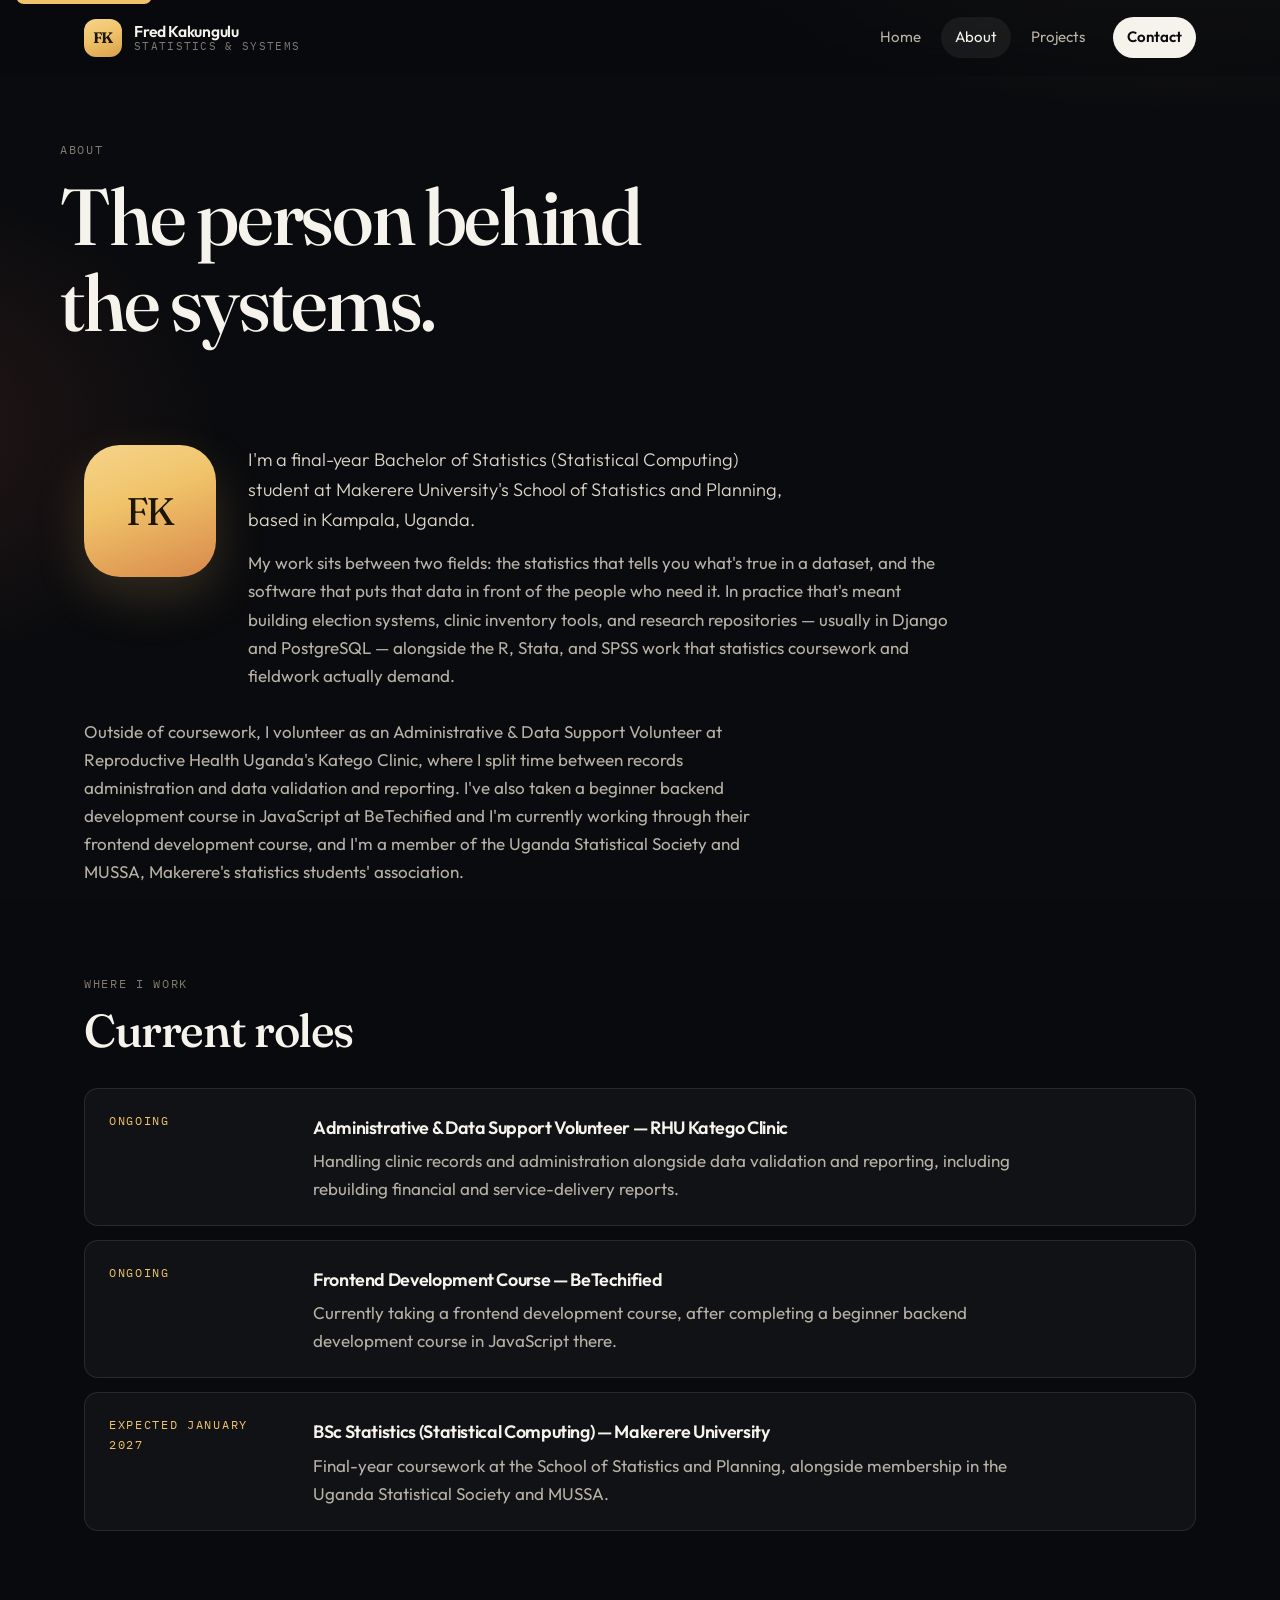
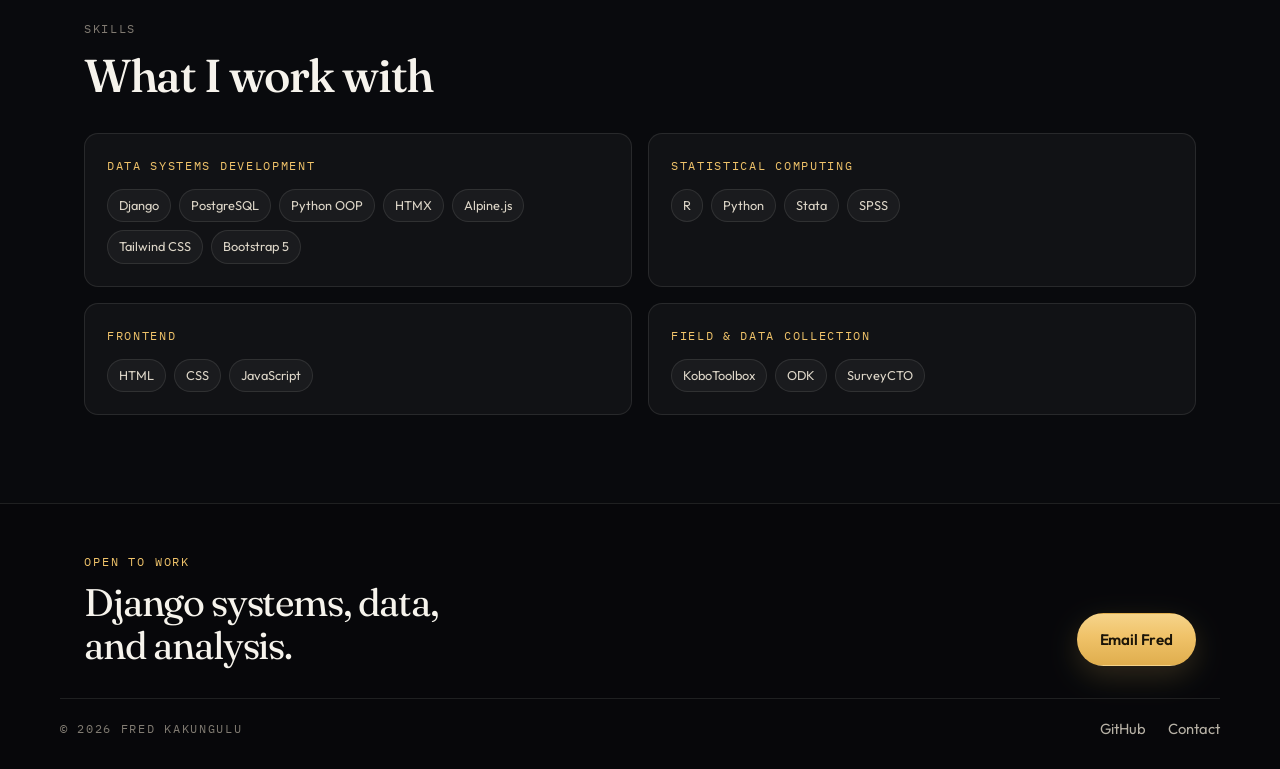
==== about.html @ c9cd0641 "Add initial website structure and functionality - Create index.html for the homepage with a hero sec" ====
<!DOCTYPE html>
<html lang="en">
<head>
  <meta charset="UTF-8">
  <meta name="viewport" content="width=device-width, initial-scale=1.0">
  <title>About — Fred Kakungulu</title>
  <meta name="description" content="Statistics student at Makerere University, volunteer data support at RHU Katego Clinic, currently studying frontend development at BeTechified.">
  <meta name="theme-color" content="#090a0d">
  <link rel="icon" href="data:image/svg+xml,%3Csvg xmlns='http://www.w3.org/2000/svg' viewBox='0 0 100 100'%3E%3Crect width='100' height='100' rx='22' fill='%23f0c36a'/%3E%3Ctext x='50' y='64' font-family='Georgia' font-size='42' font-weight='600' fill='%231c1508' text-anchor='middle'%3EFK%3C/text%3E%3C/svg%3E">
  <link rel="stylesheet" href="css/style.css">
</head>
<body>

  <a class="skip-link" href="#main">Skip to content</a>

  <header class="site-header">
    <div class="container nav">
      <a href="index.html" class="logo">
        <span class="logo-mark">FK</span>
        <span class="logo-text">
          <strong>Fred Kakungulu</strong>
          <span>Statistics &amp; systems</span>
        </span>
      </a>
      <button class="nav-toggle" aria-label="Toggle menu" aria-expanded="false">
        <span></span><span></span><span></span>
      </button>
      <nav class="nav-links">
        <a href="index.html">Home</a>
        <a href="about.html">About</a>
        <a href="projects.html">Projects</a>
        <a href="contact.html" class="nav-cta">Contact</a>
      </nav>
    </div>
  </header>

  <main id="main">

    <div class="page-header container">
      <span class="mono">About</span>
      <h1>The person behind the systems.</h1>
    </div>

    <section class="section">
      <div class="container">
        <div class="avatar-block">
          <div class="avatar">
            <!-- Swap this initials block for an <img src="assets/photo.jpg" alt="Fred Kakungulu"> when you have a headshot -->
            FK
          </div>
          <div>
            <p class="lead">I'm a final-year Bachelor of Statistics (Statistical Computing) student at Makerere University's School of Statistics and Planning, based in Kampala, Uganda.</p>
            <p>My work sits between two fields: the statistics that tells you what's true in a dataset, and the software that puts that data in front of the people who need it. In practice that's meant building election systems, clinic inventory tools, and research repositories — usually in Django and PostgreSQL — alongside the R, Stata, and SPSS work that statistics coursework and fieldwork actually demand.</p>
          </div>
        </div>

        <p>Outside of coursework, I volunteer as an Administrative &amp; Data Support Volunteer at Reproductive Health Uganda's Katego Clinic, where I split time between records administration and data validation and reporting. I've also taken a beginner backend development course in JavaScript at BeTechified and I'm currently working through their frontend development course, and I'm a member of the Uganda Statistical Society and MUSSA, Makerere's statistics students' association.</p>
      </div>
    </section>

    <section class="section" style="padding-top: 0;">
      <div class="container">
        <div class="section-head">
          <div>
            <span class="mono">Where I work</span>
            <h2>Current roles</h2>
          </div>
        </div>
        <div class="timeline">
          <article class="timeline-item">
            <span class="mono">Ongoing</span>
            <div>
              <h3>Administrative &amp; Data Support Volunteer — RHU Katego Clinic</h3>
              <p>Handling clinic records and administration alongside data validation and reporting, including rebuilding financial and service-delivery reports.</p>
            </div>
          </article>
          <article class="timeline-item">
            <span class="mono">Ongoing</span>
            <div>
              <h3>Frontend Development Course — BeTechified</h3>
              <p>Currently taking a frontend development course, after completing a beginner backend development course in JavaScript there.</p>
            </div>
          </article>
          <article class="timeline-item">
            <span class="mono">Expected January 2027</span>
            <div>
              <h3>BSc Statistics (Statistical Computing) — Makerere University</h3>
              <p>Final-year coursework at the School of Statistics and Planning, alongside membership in the Uganda Statistical Society and MUSSA.</p>
            </div>
          </article>
        </div>
      </div>
    </section>

    <section class="section" style="padding-top: 0;">
      <div class="container">
        <div class="section-head">
          <div>
            <span class="mono">Skills</span>
            <h2>What I work with</h2>
          </div>
        </div>
        <div class="skill-groups">
          <div class="skill-group">
            <span class="mono">Data systems development</span>
            <div class="tag-row">
              <span class="tag">Django</span>
              <span class="tag">PostgreSQL</span>
              <span class="tag">Python OOP</span>
              <span class="tag">HTMX</span>
              <span class="tag">Alpine.js</span>
              <span class="tag">Tailwind CSS</span>
              <span class="tag">Bootstrap 5</span>
            </div>
          </div>
          <div class="skill-group">
            <span class="mono">Statistical computing</span>
            <div class="tag-row">
              <span class="tag">R</span>
              <span class="tag">Python</span>
              <span class="tag">Stata</span>
              <span class="tag">SPSS</span>
            </div>
          </div>
          <div class="skill-group">
            <span class="mono">Frontend</span>
            <div class="tag-row">
              <span class="tag">HTML</span>
              <span class="tag">CSS</span>
              <span class="tag">JavaScript</span>
            </div>
          </div>
          <div class="skill-group">
            <span class="mono">Field &amp; data collection</span>
            <div class="tag-row">
              <span class="tag">KoboToolbox</span>
              <span class="tag">ODK</span>
              <span class="tag">SurveyCTO</span>
            </div>
          </div>
        </div>
      </div>
    </section>

  </main>

  <footer class="site-footer">
    <div class="container footer-top">
      <div>
        <p class="footer-kicker">Open to work</p>
        <p class="footer-title">Django systems, data, and analysis.</p>
      </div>
      <a href="mailto:fredkakungulu@outlook.com" class="btn btn-primary">Email Fred</a>
    </div>
    <div class="container footer-row">
      <span class="mono">© <span id="year"></span> Fred Kakungulu</span>
      <div class="footer-links">
        <a href="https://github.com/FredKakungulu" target="_blank" rel="noopener">GitHub</a>
        <a href="contact.html">Contact</a>
      </div>
    </div>
  </footer>

  <script src="js/main.js"></script>
</body>
</html>
---- css/style.css ----
@import url('https://fonts.googleapis.com/css2?family=Fraunces:ital,opsz,wght@0,9..144,520;0,9..144,640;1,9..144,520&family=IBM+Plex+Mono:wght@400;500&family=Outfit:wght@300;400;500;600;700&display=swap');

/* ============================================
   TOKENS
   ============================================ */
:root {
  --bg: #090a0d;
  --bg-elev: rgba(255, 252, 246, 0.035);
  --bg-elev-solid: #14161c;
  --ink: #f6f3ec;
  --muted: #b7b1a6;
  --faint: #817b72;
  --line: rgba(246, 243, 236, 0.1);
  --line-strong: rgba(246, 243, 236, 0.18);
  --gold: #f0c36a;
  --gold-deep: #c9922e;
  --ink-on-gold: #1c1508;
  --coral: #ff7a59;
  --mint: #8ee0c2;
  --shadow: 0 30px 80px rgba(0, 0, 0, 0.45);
  --radius: 22px;
  --radius-sm: 14px;
  --header-h: 76px;

  --font-sans: 'Outfit', -apple-system, BlinkMacSystemFont, 'Segoe UI', sans-serif;
  --font-serif: 'Fraunces', Georgia, 'Times New Roman', serif;
  --font-mono: 'IBM Plex Mono', 'SF Mono', Consolas, monospace;

  --max-width: 1160px;
  --gutter: 24px;
}

/* ============================================
   RESET
   ============================================ */
*, *::before, *::after { box-sizing: border-box; }
html { scroll-behavior: smooth; color-scheme: dark; }
body, h1, h2, h3, h4, p, figure, blockquote, dl, dd, ul, ol { margin: 0; }
ul, ol { padding: 0; list-style: none; }
img { max-width: 100%; display: block; }
a { color: inherit; text-decoration: none; }
button { font: inherit; color: inherit; background: none; border: none; cursor: pointer; }

/* ============================================
   BASE
   ============================================ */
body {
  min-height: 100vh;
  display: flex;
  flex-direction: column;
  background:
    radial-gradient(980px 520px at 92% -8%, rgba(240, 195, 106, 0.16), transparent 58%),
    radial-gradient(720px 480px at -12% 18%, rgba(255, 122, 89, 0.12), transparent 52%),
    radial-gradient(640px 420px at 50% 110%, rgba(142, 224, 194, 0.06), transparent 50%),
    var(--bg);
  color: var(--ink);
  font-family: var(--font-sans);
  font-size: 17px;
  font-weight: 400;
  line-height: 1.65;
  -webkit-font-smoothing: antialiased;
}

body::before {
  content: '';
  pointer-events: none;
  position: fixed;
  inset: 0;
  opacity: 0.18;
  background-image: url("data:image/svg+xml,%3Csvg xmlns='http://www.w3.org/2000/svg' width='180' height='180'%3E%3Cfilter id='n'%3E%3CfeTurbulence type='fractalNoise' baseFrequency='.85' numOctaves='2' stitchTiles='stitch'/%3E%3C/filter%3E%3Crect width='180' height='180' filter='url(%23n)' opacity='.55'/%3E%3C/svg%3E");
  mix-blend-mode: overlay;
  z-index: 0;
}

main { flex: 1; position: relative; z-index: 1; }
.site-header, .site-footer { position: relative; z-index: 2; }
.site-header { z-index: 50; }

.container {
  max-width: var(--max-width);
  margin: 0 auto;
  padding: 0 var(--gutter);
}

h1, h2, h3, h4 {
  font-family: var(--font-serif);
  font-weight: 520;
  letter-spacing: -0.03em;
  line-height: 1.08;
  color: var(--ink);
}

h1 { font-size: clamp(2.8rem, 6.2vw, 5.15rem); }
h2 { font-size: clamp(2rem, 3.6vw, 3rem); }
h3 { font-size: 1.35rem; font-family: var(--font-sans); font-weight: 600; letter-spacing: -0.02em; line-height: 1.25; }

p { color: var(--muted); max-width: 64ch; }
p.lead { font-size: 1.14rem; color: #ddd6c8; max-width: 46ch; font-weight: 300; }

.mono {
  font-family: var(--font-mono);
  font-size: 0.75rem;
  letter-spacing: 0.14em;
  text-transform: uppercase;
  color: var(--faint);
}

em.accent {
  font-style: italic;
  font-weight: 520;
  color: var(--gold);
}

::selection { background: var(--gold); color: var(--ink-on-gold); }

:focus-visible {
  outline: 2px solid var(--gold);
  outline-offset: 3px;
  border-radius: 4px;
}

.skip-link {
  position: absolute;
  left: 16px;
  top: -40px;
  background: var(--gold);
  color: var(--ink-on-gold);
  padding: 8px 12px;
  border-radius: 8px;
  z-index: 80;
}
.skip-link:focus { top: 12px; }

/* ============================================
   BUTTONS
   ============================================ */
.btn {
  display: inline-flex;
  align-items: center;
  gap: 10px;
  padding: 13px 22px;
  border-radius: 999px;
  font-weight: 600;
  font-size: 0.95rem;
  letter-spacing: -0.01em;
  border: 1px solid transparent;
  transition: transform 0.2s ease, background-color 0.2s ease, border-color 0.2s ease, color 0.2s ease, box-shadow 0.2s ease;
}
.btn svg { width: 16px; height: 16px; }
.btn:hover { transform: translateY(-2px); }
.btn:active { transform: translateY(0); }

.btn-primary {
  background: linear-gradient(180deg, #f6d48a, var(--gold) 42%, #e0ae4e);
  color: var(--ink-on-gold);
  box-shadow: 0 10px 30px rgba(240, 195, 106, 0.18);
}
.btn-primary:hover { box-shadow: 0 16px 36px rgba(240, 195, 106, 0.28); }

.btn-ghost {
  background: rgba(255, 252, 246, 0.03);
  border-color: var(--line-strong);
  color: var(--ink);
  backdrop-filter: blur(8px);
}
.btn-ghost:hover { border-color: var(--gold); color: var(--gold); }

.btn-row { display: flex; gap: 12px; flex-wrap: wrap; }

a.inline-link {
  color: var(--gold);
  border-bottom: 1px solid rgba(240, 195, 106, 0.45);
  padding-bottom: 1px;
}
a.inline-link:hover { color: #fff; border-color: var(--gold); }

/* ============================================
   NAV
   ============================================ */
.site-header {
  position: sticky;
  top: 0;
  height: var(--header-h);
  background: rgba(9, 10, 13, 0.55);
  backdrop-filter: blur(18px);
  border-bottom: 1px solid transparent;
  transition: background-color 0.25s ease, border-color 0.25s ease;
}
.site-header.is-scrolled {
  background: rgba(9, 10, 13, 0.86);
  border-bottom-color: var(--line);
}

.nav {
  height: 100%;
  display: flex;
  align-items: center;
  justify-content: space-between;
}

.logo {
  display: flex;
  align-items: center;
  gap: 12px;
  min-width: 0;
}
.logo-mark {
  width: 38px;
  height: 38px;
  border-radius: 12px;
  display: grid;
  place-items: center;
  background: linear-gradient(160deg, #f6d48a, var(--gold) 45%, #d7a04a);
  color: var(--ink-on-gold);
  font-family: var(--font-serif);
  font-weight: 640;
  font-size: 0.95rem;
  letter-spacing: -0.04em;
  flex-shrink: 0;
}
.logo-text {
  display: flex;
  flex-direction: column;
  line-height: 1.15;
}
.logo-text strong {
  font-weight: 600;
  font-size: 0.98rem;
  letter-spacing: -0.02em;
}
.logo-text span {
  font-family: var(--font-mono);
  font-size: 0.68rem;
  letter-spacing: 0.12em;
  text-transform: uppercase;
  color: var(--faint);
}

.nav-links {
  display: flex;
  align-items: center;
  gap: 6px;
}
.nav-links a {
  position: relative;
  font-size: 0.94rem;
  color: var(--muted);
  padding: 8px 14px;
  border-radius: 999px;
  transition: color 0.15s ease, background-color 0.15s ease;
}
.nav-links a:hover { color: var(--ink); }
.nav-links a.active {
  color: var(--ink);
  background: rgba(246, 243, 236, 0.06);
}
.nav-links a.nav-cta {
  margin-left: 8px;
  background: var(--ink);
  color: var(--bg);
  font-weight: 600;
}
.nav-links a.nav-cta:hover { background: var(--gold); color: var(--ink-on-gold); }
.nav-links a.nav-cta.active { background: var(--gold); color: var(--ink-on-gold); }

.nav-toggle {
  display: none;
  width: 42px;
  height: 42px;
  border-radius: 12px;
  border: 1px solid var(--line-strong);
  position: relative;
}
.nav-toggle span {
  position: absolute;
  left: 12px;
  right: 12px;
  height: 1.5px;
  background: var(--ink);
  transition: transform 0.2s ease, opacity 0.2s ease;
}
.nav-toggle span:nth-child(1) { top: 15px; }
.nav-toggle span:nth-child(2) { top: 20px; }
.nav-toggle span:nth-child(3) { top: 25px; }
.nav-toggle.is-open span:nth-child(1) { transform: translateY(5px) rotate(45deg); }
.nav-toggle.is-open span:nth-child(2) { opacity: 0; }
.nav-toggle.is-open span:nth-child(3) { transform: translateY(-5px) rotate(-45deg); }

@media (max-width: 760px) {
  .logo-text span { display: none; }
  .nav-toggle { display: block; }
  .nav-links {
    position: absolute;
    top: calc(100% + 8px);
    left: 12px;
    right: 12px;
    z-index: 60;
    background: #1a1c24;
    border: 1px solid rgba(246, 243, 236, 0.16);
    border-radius: 18px;
    box-shadow: 0 24px 60px rgba(0, 0, 0, 0.65);
    flex-direction: column;
    align-items: stretch;
    gap: 4px;
    padding: 10px;
    transform: translateY(-8px);
    opacity: 0;
    pointer-events: none;
    transition: transform 0.18s ease, opacity 0.18s ease;
  }
  .nav-links a { color: var(--ink); }
  .nav-links.is-open {
    transform: translateY(0);
    opacity: 1;
    pointer-events: auto;
  }
  .nav-links a { padding: 12px 14px; }
  .nav-links a.nav-cta { margin-left: 0; text-align: center; }
}

/* ============================================
   HERO
   ============================================ */
.hero {
  position: relative;
  padding: 56px 0 28px;
}
.hero-grid {
  display: grid;
  grid-template-columns: 1.15fr 0.85fr;
  gap: 56px;
  align-items: center;
}
.eyebrow {
  display: inline-flex;
  align-items: center;
  gap: 8px;
  margin-bottom: 22px;
  padding: 6px 12px 6px 8px;
  border-radius: 999px;
  border: 1px solid var(--line-strong);
  background: rgba(255, 252, 246, 0.03);
  font-family: var(--font-mono);
  font-size: 0.72rem;
  letter-spacing: 0.14em;
  text-transform: uppercase;
  color: var(--muted);
}
.eyebrow .dot {
  width: 8px;
  height: 8px;
  border-radius: 50%;
  background: var(--mint);
  box-shadow: 0 0 0 4px rgba(142, 224, 194, 0.15);
}
.hero h1 { margin-bottom: 22px; max-width: 11ch; }
.hero p.lead { margin-bottom: 32px; }

.hero-panel {
  position: relative;
  border-radius: 28px;
  padding: 22px;
  background:
    linear-gradient(180deg, rgba(255, 252, 246, 0.06), rgba(255, 252, 246, 0.02));
  border: 1px solid var(--line-strong);
  box-shadow: var(--shadow);
  overflow: hidden;
}
.hero-panel::before {
  content: '';
  position: absolute;
  width: 220px;
  height: 220px;
  right: -60px;
  top: -80px;
  background: radial-gradient(circle, rgba(240, 195, 106, 0.28), transparent 68%);
  pointer-events: none;
}
.panel-top {
  display: flex;
  justify-content: space-between;
  align-items: center;
  margin-bottom: 18px;
  position: relative;
}
.live-pill {
  display: inline-flex;
  align-items: center;
  gap: 8px;
  font-family: var(--font-mono);
  font-size: 0.68rem;
  letter-spacing: 0.12em;
  text-transform: uppercase;
  color: var(--mint);
}
.live-pill i {
  width: 7px;
  height: 7px;
  border-radius: 50%;
  background: var(--mint);
  display: block;
}
.panel-meta {
  font-family: var(--font-mono);
  font-size: 0.68rem;
  letter-spacing: 0.12em;
  text-transform: uppercase;
  color: var(--faint);
}
.panel-facts {
  display: grid;
  grid-template-columns: 1fr 1fr;
  gap: 10px;
  position: relative;
}
.fact {
  padding: 12px 14px;
  border-radius: 14px;
  background: rgba(255, 252, 246, 0.03);
  border: 1px solid var(--line);
}
.fact strong {
  display: block;
  font-size: 0.92rem;
  font-weight: 600;
  letter-spacing: -0.02em;
}
.fact span {
  display: block;
  margin-top: 2px;
  font-size: 0.78rem;
  color: var(--faint);
}

@media (max-width: 900px) {
  .hero { padding-top: 36px; }
  .hero-grid { grid-template-columns: 1fr; gap: 36px; }
  .hero h1 { max-width: 14ch; }
  .hero-panel { max-width: 520px; }
}

/* ============================================
   MARQUEE
   ============================================ */
.marquee {
  margin-top: 56px;
  border-block: 1px solid var(--line);
  overflow: hidden;
  padding: 16px 0;
  mask-image: linear-gradient(90deg, transparent, #000 8%, #000 92%, transparent);
}
.marquee-track {
  display: flex;
  width: max-content;
  animation: marquee 36s linear infinite;
}
.marquee-track ul {
  display: flex;
  align-items: center;
  gap: 28px;
  padding-right: 28px;
}
.marquee-track li {
  display: flex;
  align-items: center;
  gap: 28px;
  font-family: var(--font-mono);
  font-size: 0.78rem;
  letter-spacing: 0.16em;
  text-transform: uppercase;
  color: var(--muted);
  white-space: nowrap;
}
.marquee-track li::after {
  content: '';
  width: 6px;
  height: 6px;
  border-radius: 50%;
  background: var(--gold);
  opacity: 0.8;
}
@keyframes marquee {
  to { transform: translateX(-50%); }
}

/* ============================================
   STATS
   ============================================ */
.stats { padding: 28px 0 8px; }
.stats-grid {
  display: grid;
  grid-template-columns: repeat(4, 1fr);
  gap: 14px;
}
.stat {
  padding: 22px 20px 20px;
  border-radius: var(--radius-sm);
  background: var(--bg-elev);
  border: 1px solid var(--line);
}
.stat-num {
  font-family: var(--font-serif);
  font-size: clamp(2rem, 3.4vw, 2.7rem);
  font-weight: 520;
  letter-spacing: -0.04em;
  color: var(--gold);
  line-height: 1;
}
.stat-label {
  margin-top: 10px;
  font-size: 0.88rem;
  color: var(--muted);
  max-width: 18ch;
}

@media (max-width: 800px) {
  .stats-grid { grid-template-columns: 1fr 1fr; }
}

/* ============================================
   SECTIONS
   ============================================ */
.section { padding: 88px 0; }
.section-head {
  display: flex;
  justify-content: space-between;
  align-items: flex-end;
  gap: 24px;
  margin-bottom: 32px;
}
.section-head .mono { display: block; margin-bottom: 12px; }
.section-head h2 { max-width: 16ch; }
.section-head p { max-width: 32ch; text-align: right; }

@media (max-width: 720px) {
  .section { padding: 64px 0; }
  .section-head { flex-direction: column; align-items: flex-start; }
  .section-head p { text-align: left; }
}

.grid-3 {
  display: grid;
  grid-template-columns: repeat(3, 1fr);
  gap: 16px;
}
.panel {
  position: relative;
  padding: 28px 26px 26px;
  border-radius: var(--radius);
  background: linear-gradient(180deg, rgba(255, 252, 246, 0.045), rgba(255, 252, 246, 0.02));
  border: 1px solid var(--line);
  min-height: 240px;
  overflow: hidden;
  transition: transform 0.25s ease, border-color 0.25s ease, background-color 0.25s ease;
}
.panel:hover {
  transform: translateY(-4px);
  border-color: rgba(240, 195, 106, 0.45);
}
.panel .index {
  font-family: var(--font-serif);
  font-size: 2.4rem;
  color: rgba(240, 195, 106, 0.85);
  letter-spacing: -0.04em;
  display: block;
  margin-bottom: 28px;
}
.panel h3 { margin-bottom: 10px; }
.panel p { font-size: 0.98rem; }

@media (max-width: 860px) {
  .grid-3 { grid-template-columns: 1fr; }
  .panel { min-height: 0; }
}

/* ============================================
   PROJECTS
   ============================================ */
.project-list {
  display: flex;
  flex-direction: column;
  gap: 16px;
}
.project-card {
  display: grid;
  grid-template-columns: 92px 1fr;
  gap: 12px;
  padding: 28px 28px 24px;
  border-radius: var(--radius);
  background: var(--bg-elev);
  border: 1px solid var(--line);
  transition: transform 0.25s ease, border-color 0.25s ease, background-color 0.25s ease;
}
.project-card:hover {
  transform: translateY(-3px);
  border-color: rgba(240, 195, 106, 0.4);
  background: rgba(255, 252, 246, 0.05);
}
.project-index {
  font-family: var(--font-serif);
  font-size: 2rem;
  color: rgba(246, 243, 236, 0.28);
  letter-spacing: -0.04em;
  line-height: 1;
}
.project-title-row {
  display: flex;
  align-items: center;
  gap: 12px;
  flex-wrap: wrap;
  margin-bottom: 10px;
}
.project-title-row h3 { font-size: 1.35rem; }
.project-desc { margin-bottom: 16px; font-size: 1rem; }

.status {
  font-family: var(--font-mono);
  font-size: 0.68rem;
  letter-spacing: 0.12em;
  text-transform: uppercase;
  padding: 5px 10px;
  border-radius: 999px;
  border: 1px solid;
  white-space: nowrap;
}
.status-live { color: var(--mint); border-color: rgba(142, 224, 194, 0.4); background: rgba(142, 224, 194, 0.08); }
.status-progress { color: var(--gold); border-color: rgba(240, 195, 106, 0.4); background: rgba(240, 195, 106, 0.08); }
.status-academic { color: var(--muted); border-color: var(--line-strong); background: rgba(255, 252, 246, 0.03); }

.tag-row { display: flex; flex-wrap: wrap; gap: 8px; }
.tag {
  font-size: 0.8rem;
  color: #ddd6c8;
  background: rgba(255, 252, 246, 0.04);
  border: 1px solid var(--line);
  border-radius: 999px;
  padding: 5px 11px;
}
.project-links { margin-top: 16px; }
.project-links a {
  display: inline-flex;
  align-items: center;
  gap: 6px;
  color: var(--gold);
  font-weight: 600;
  font-size: 0.92rem;
}
.project-links a:hover { color: #fff; }
.see-more { margin-top: 22px; }

@media (max-width: 700px) {
  .project-card { grid-template-columns: 1fr; padding: 22px; }
}

/* ============================================
   PAGE HEADER
   ============================================ */
.page-header { padding: 64px 0 12px; }
.page-header .mono { display: block; margin-bottom: 14px; }
.page-header h1 { max-width: 12ch; }
.page-header p { margin-top: 18px; font-size: 1.08rem; }

/* ============================================
   ABOUT
   ============================================ */
.avatar-block {
  display: grid;
  grid-template-columns: auto 1fr;
  gap: 32px;
  align-items: start;
  margin-bottom: 28px;
}
.avatar {
  width: 132px;
  height: 132px;
  border-radius: 36px;
  display: grid;
  place-items: center;
  font-family: var(--font-serif);
  font-size: 2.4rem;
  letter-spacing: -0.04em;
  color: var(--ink-on-gold);
  background:
    linear-gradient(160deg, #f6d48a, var(--gold) 40%, #d8894a);
  box-shadow: 0 20px 50px rgba(240, 195, 106, 0.18);
  overflow: hidden;
}
.avatar img { width: 100%; height: 100%; object-fit: cover; }
.avatar-block .lead { margin-bottom: 14px; }

.timeline { display: flex; flex-direction: column; gap: 14px; }
.timeline-item {
  display: grid;
  grid-template-columns: 180px 1fr;
  gap: 24px;
  padding: 22px 24px;
  border-radius: var(--radius-sm);
  border: 1px solid var(--line);
  background: var(--bg-elev);
}
.timeline-item h3 { margin: 6px 0 8px; font-size: 1.12rem; }
.timeline-item .mono { color: var(--gold); }

.skill-groups {
  display: grid;
  grid-template-columns: 1fr 1fr;
  gap: 16px;
}
.skill-group {
  padding: 22px;
  border-radius: var(--radius-sm);
  border: 1px solid var(--line);
  background: var(--bg-elev);
}
.skill-group .mono { display: block; margin-bottom: 14px; color: var(--gold); }

@media (max-width: 760px) {
  .avatar-block, .timeline-item, .skill-groups { grid-template-columns: 1fr; }
}

/* ============================================
   CONTACT
   ============================================ */
.contact-grid {
  display: grid;
  grid-template-columns: 0.9fr 1.1fr;
  gap: 28px;
  align-items: start;
}
.contact-intro {
  padding: 8px 8px 8px 0;
}
.contact-lead { margin-bottom: 28px; }
.contact-list { display: flex; flex-direction: column; gap: 12px; }
.contact-row {
  display: flex;
  justify-content: space-between;
  align-items: center;
  gap: 16px;
  padding: 18px 20px;
  border-radius: var(--radius-sm);
  border: 1px solid var(--line);
  background: var(--bg-elev);
}
.contact-row-label {
  font-family: var(--font-mono);
  font-size: 0.68rem;
  letter-spacing: 0.14em;
  text-transform: uppercase;
  color: var(--faint);
  margin-bottom: 4px;
}
.contact-row .mono {
  letter-spacing: 0;
  text-transform: none;
  font-size: 0.95rem;
  color: var(--ink);
}
.copy-btn {
  font-size: 0.82rem;
  font-weight: 600;
  color: var(--ink-on-gold);
  background: var(--gold);
  padding: 8px 14px;
  border-radius: 999px;
  flex-shrink: 0;
  transition: transform 0.15s ease, background-color 0.15s ease;
}
.copy-btn:hover { background: #f6d48a; transform: translateY(-1px); }

@media (max-width: 800px) {
  .contact-grid { grid-template-columns: 1fr; }
  .contact-row { align-items: flex-start; flex-direction: column; }
}

/* ============================================
   FOOTER
   ============================================ */
.site-footer {
  margin-top: auto;
  border-top: 1px solid var(--line);
  background: rgba(0, 0, 0, 0.22);
}
.footer-top {
  display: flex;
  justify-content: space-between;
  align-items: flex-end;
  gap: 24px;
  padding-top: 48px;
  padding-bottom: 32px;
}
.footer-kicker {
  font-family: var(--font-mono);
  font-size: 0.72rem;
  letter-spacing: 0.16em;
  text-transform: uppercase;
  color: var(--gold);
  margin-bottom: 10px;
}
.footer-title {
  font-family: var(--font-serif);
  font-size: clamp(1.8rem, 3vw, 2.6rem);
  letter-spacing: -0.03em;
  line-height: 1.1;
  color: var(--ink);
  max-width: 16ch;
}
.footer-row {
  display: flex;
  justify-content: space-between;
  align-items: center;
  gap: 12px;
  flex-wrap: wrap;
  padding: 18px 0 28px;
  border-top: 1px solid var(--line);
}
.footer-links { display: flex; gap: 22px; }
.footer-links a { color: var(--muted); font-size: 0.92rem; }
.footer-links a:hover { color: var(--gold); }

@media (max-width: 700px) {
  .footer-top { flex-direction: column; align-items: flex-start; }
}

/* ============================================
   MOTION
   ============================================ */
@media (prefers-reduced-motion: no-preference) {
  .reveal {
    opacity: 0;
    transform: translateY(18px);
    transition: opacity 0.7s ease, transform 0.7s ease;
  }
  .reveal.is-visible { opacity: 1; transform: none; }
}

@media (prefers-reduced-motion: reduce) {
  html { scroll-behavior: auto; }
  .marquee-track { animation: none; }
  .btn:hover, .panel:hover, .project-card:hover, .copy-btn:hover { transform: none; }
}
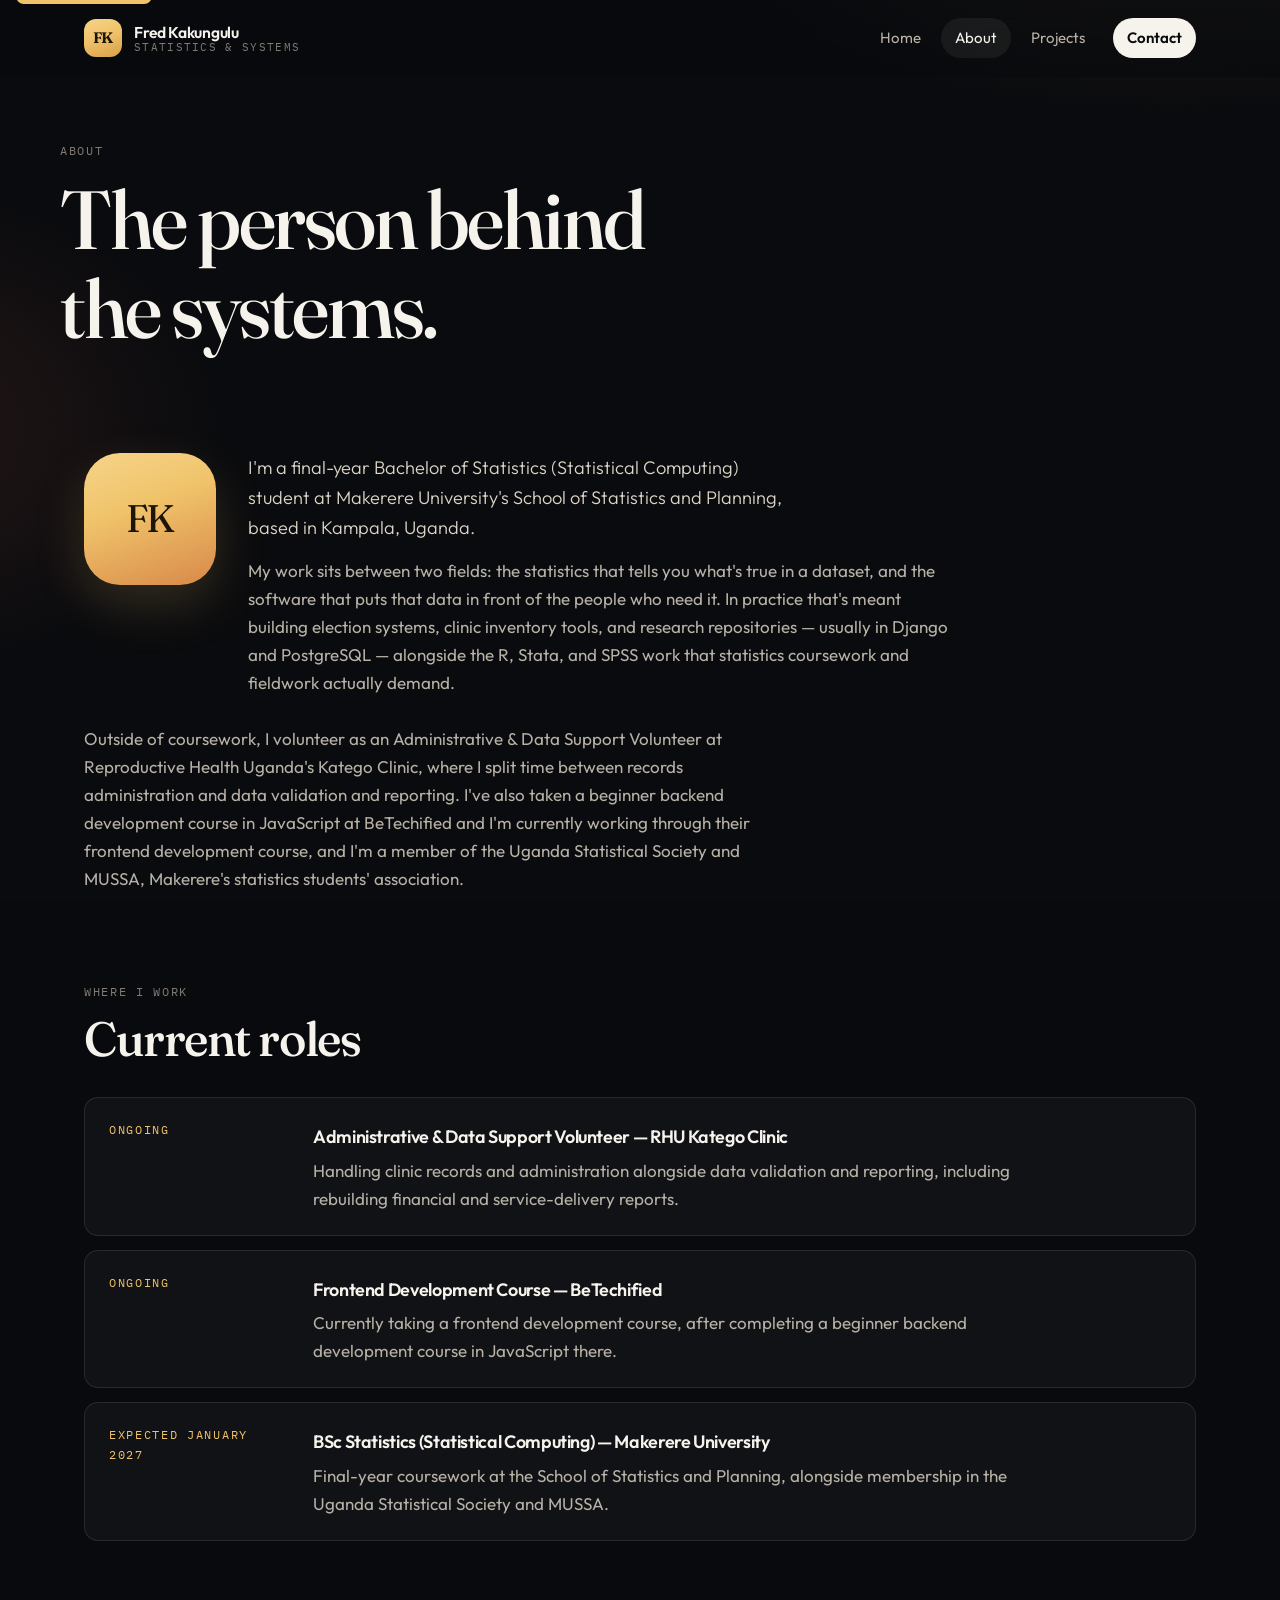
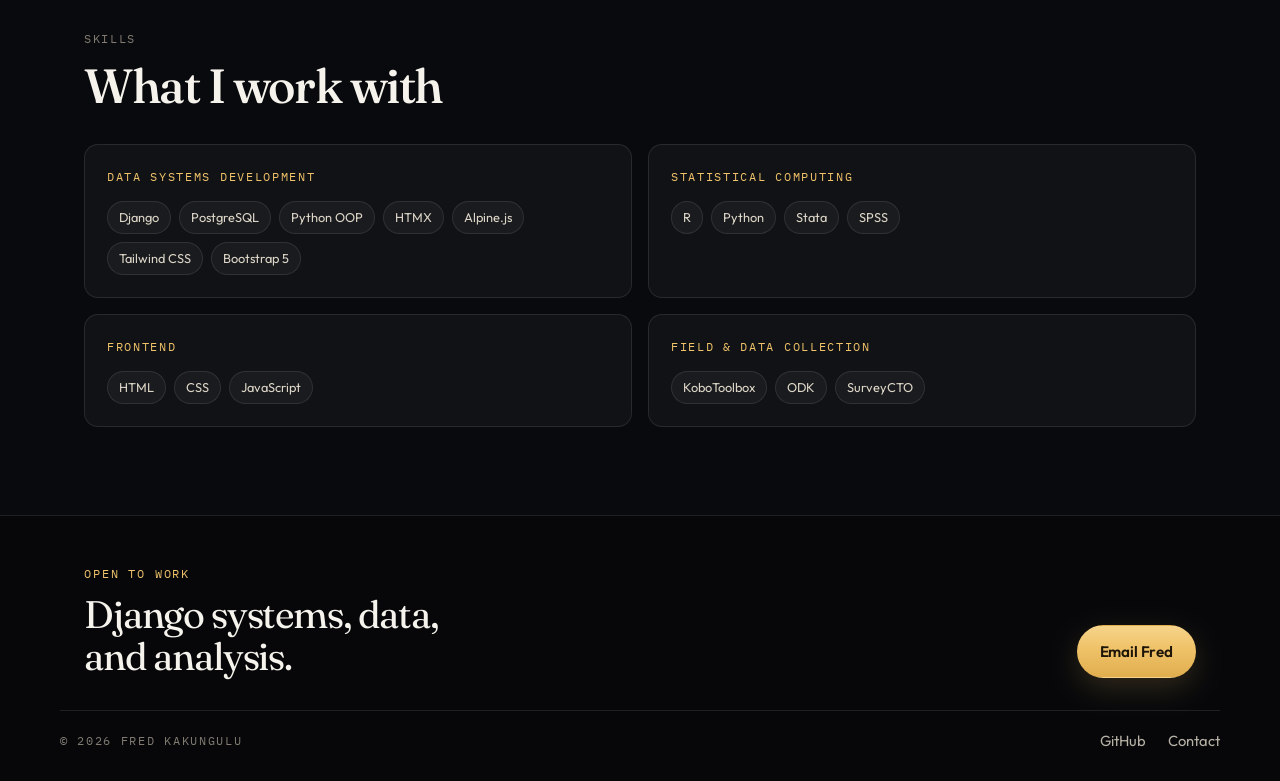
==== commit ee54333b: "Update viewport meta tag for responsive design across multiple HTML files" ====
--- a/about.html
+++ b/about.html
@@ -2,7 +2,7 @@
 <html lang="en">
 <head>
   <meta charset="UTF-8">
-  <meta name="viewport" content="width=device-width, initial-scale=1.0">
+  <meta name="viewport" content="width=device-width, initial-scale=1.0, viewport-fit=cover">
   <title>About — Fred Kakungulu</title>
   <meta name="description" content="Statistics student at Makerere University, volunteer data support at RHU Katego Clinic, currently studying frontend development at BeTechified.">
   <meta name="theme-color" content="#090a0d">
--- a/css/style.css
+++ b/css/style.css
@@ -34,7 +34,7 @@
    RESET
    ============================================ */
 *, *::before, *::after { box-sizing: border-box; }
-html { scroll-behavior: smooth; color-scheme: dark; }
+html { scroll-behavior: smooth; color-scheme: dark; overflow-x: clip; }
 body, h1, h2, h3, h4, p, figure, blockquote, dl, dd, ul, ol { margin: 0; }
 ul, ol { padding: 0; list-style: none; }
 img { max-width: 100%; display: block; }
@@ -46,8 +46,12 @@
    ============================================ */
 body {
   min-height: 100vh;
+  min-height: 100dvh;
+  overflow-x: clip;
   display: flex;
   flex-direction: column;
+  padding-left: env(safe-area-inset-left);
+  padding-right: env(safe-area-inset-right);
   background:
     radial-gradient(980px 520px at 92% -8%, rgba(240, 195, 106, 0.16), transparent 58%),
     radial-gradient(720px 480px at -12% 18%, rgba(255, 122, 89, 0.12), transparent 52%),
@@ -90,8 +94,8 @@
   color: var(--ink);
 }
 
-h1 { font-size: clamp(2.8rem, 6.2vw, 5.15rem); }
-h2 { font-size: clamp(2rem, 3.6vw, 3rem); }
+h1 { font-size: clamp(2rem, 9vw, 5.15rem); }
+h2 { font-size: clamp(1.65rem, 4vw, 3rem); }
 h3 { font-size: 1.35rem; font-family: var(--font-sans); font-weight: 600; letter-spacing: -0.02em; line-height: 1.25; }
 
 p { color: var(--muted); max-width: 64ch; }
@@ -180,7 +184,8 @@
 .site-header {
   position: sticky;
   top: 0;
-  height: var(--header-h);
+  min-height: calc(var(--header-h) + env(safe-area-inset-top));
+  padding-top: env(safe-area-inset-top);
   background: rgba(9, 10, 13, 0.55);
   backdrop-filter: blur(18px);
   border-bottom: 1px solid transparent;
@@ -192,7 +197,7 @@
 }
 
 .nav {
-  height: 100%;
+  min-height: var(--header-h);
   display: flex;
   align-items: center;
   justify-content: space-between;
@@ -265,8 +270,8 @@
 
 .nav-toggle {
   display: none;
-  width: 42px;
-  height: 42px;
+  width: 44px;
+  height: 44px;
   border-radius: 12px;
   border: 1px solid var(--line-strong);
   position: relative;
@@ -286,8 +291,14 @@
 .nav-toggle.is-open span:nth-child(2) { opacity: 0; }
 .nav-toggle.is-open span:nth-child(3) { transform: translateY(-5px) rotate(-45deg); }
 
-@media (max-width: 760px) {
+@media (max-width: 900px) {
   .logo-text span { display: none; }
+  .nav-links { gap: 0; }
+  .nav-links a { padding: 8px 10px; }
+}
+
+@media (max-width: 639px) {
+  :root { --gutter: 16px; }
   .nav-toggle { display: block; }
   .nav-links {
     position: absolute;
@@ -308,14 +319,19 @@
     pointer-events: none;
     transition: transform 0.18s ease, opacity 0.18s ease;
   }
-  .nav-links a { color: var(--ink); }
+  .nav-links a {
+    color: var(--ink);
+    min-height: 44px;
+    display: flex;
+    align-items: center;
+    padding: 12px 14px;
+  }
   .nav-links.is-open {
     transform: translateY(0);
     opacity: 1;
     pointer-events: auto;
   }
-  .nav-links a { padding: 12px 14px; }
-  .nav-links a.nav-cta { margin-left: 0; text-align: center; }
+  .nav-links a.nav-cta { margin-left: 0; text-align: center; justify-content: center; }
 }
 
 /* ============================================
@@ -432,10 +448,18 @@
   color: var(--faint);
 }
 
-@media (max-width: 900px) {
+.hero { overflow-x: clip; }
+.hero-grid > *,
+.stats-grid > *,
+.grid-3 > *,
+.project-card > *,
+.contact-grid > *,
+.case-study > * { min-width: 0; }
+
+@media (max-width: 1024px) {
   .hero { padding-top: 36px; }
   .hero-grid { grid-template-columns: 1fr; gap: 36px; }
-  .hero h1 { max-width: 14ch; }
+  .hero h1, .page-header h1 { max-width: none; }
   .hero-panel { max-width: 520px; }
 }
 
@@ -444,6 +468,7 @@
    ============================================ */
 .marquee {
   margin-top: 56px;
+  max-width: 100%;
   border-block: 1px solid var(--line);
   overflow: hidden;
   padding: 16px 0;
@@ -513,8 +538,8 @@
   max-width: 18ch;
 }
 
-@media (max-width: 800px) {
-  .stats-grid { grid-template-columns: 1fr 1fr; }
+@media (max-width: 639px) {
+  .stats-grid { grid-template-columns: 1fr; }
 }
 
 /* ============================================
@@ -532,9 +557,10 @@
 .section-head h2 { max-width: 16ch; }
 .section-head p { max-width: 32ch; text-align: right; }
 
-@media (max-width: 720px) {
+@media (max-width: 639px) {
   .section { padding: 64px 0; }
   .section-head { flex-direction: column; align-items: flex-start; }
+  .section-head h2 { max-width: none; }
   .section-head p { text-align: left; }
 }
 
@@ -568,9 +594,8 @@
 .panel h3 { margin-bottom: 10px; }
 .panel p { font-size: 0.98rem; }
 
-@media (max-width: 860px) {
+@media (max-width: 639px) {
   .grid-3 { grid-template-columns: 1fr; }
-  .panel { min-height: 0; }
 }
 
 /* ============================================
@@ -612,6 +637,35 @@
 }
 .project-title-row h3 { font-size: 1.35rem; }
 .project-desc { margin-bottom: 16px; font-size: 1rem; }
+
+.case-study {
+  display: grid;
+  grid-template-columns: 1fr 1fr;
+  gap: 12px;
+  margin-bottom: 16px;
+}
+.case-study div {
+  padding: 14px 16px;
+  border-radius: 14px;
+  border: 1px solid var(--line);
+  background: rgba(0, 0, 0, 0.2);
+}
+.case-study dt {
+  font-family: var(--font-mono);
+  font-size: 0.68rem;
+  letter-spacing: 0.14em;
+  text-transform: uppercase;
+  color: var(--gold);
+  margin-bottom: 6px;
+}
+.case-study dd {
+  margin: 0;
+  color: var(--muted);
+  font-size: 0.95rem;
+}
+@media (max-width: 639px) {
+  .case-study { grid-template-columns: 1fr; }
+}
 
 .status {
   font-family: var(--font-mono);
@@ -648,7 +702,7 @@
 .project-links a:hover { color: #fff; }
 .see-more { margin-top: 22px; }
 
-@media (max-width: 700px) {
+@media (max-width: 639px) {
   .project-card { grid-template-columns: 1fr; padding: 22px; }
 }
 
@@ -714,7 +768,7 @@
 }
 .skill-group .mono { display: block; margin-bottom: 14px; color: var(--gold); }
 
-@media (max-width: 760px) {
+@media (max-width: 639px) {
   .avatar-block, .timeline-item, .skill-groups { grid-template-columns: 1fr; }
 }
 
@@ -755,6 +809,7 @@
   text-transform: none;
   font-size: 0.95rem;
   color: var(--ink);
+  overflow-wrap: anywhere;
 }
 .copy-btn {
   font-size: 0.82rem;
@@ -768,7 +823,7 @@
 }
 .copy-btn:hover { background: #f6d48a; transform: translateY(-1px); }
 
-@media (max-width: 800px) {
+@media (max-width: 639px) {
   .contact-grid { grid-template-columns: 1fr; }
   .contact-row { align-items: flex-start; flex-direction: column; }
 }
@@ -780,6 +835,7 @@
   margin-top: auto;
   border-top: 1px solid var(--line);
   background: rgba(0, 0, 0, 0.22);
+  padding-bottom: env(safe-area-inset-bottom);
 }
 .footer-top {
   display: flex;
@@ -818,8 +874,16 @@
 .footer-links a { color: var(--muted); font-size: 0.92rem; }
 .footer-links a:hover { color: var(--gold); }
 
-@media (max-width: 700px) {
+@media (max-width: 639px) {
   .footer-top { flex-direction: column; align-items: flex-start; }
+}
+
+@media (max-height: 500px) {
+  .hero { padding: 20px 0 8px; }
+  .hero h1, .page-header h1 { font-size: clamp(1.7rem, 5vw, 2.5rem); }
+  .page-header { padding: 24px 0 4px; }
+  .section { padding: 40px 0; }
+  .marquee { margin-top: 24px; }
 }
 
 /* ============================================
@@ -839,3 +903,14 @@
   .marquee-track { animation: none; }
   .btn:hover, .panel:hover, .project-card:hover, .copy-btn:hover { transform: none; }
 }
+
+/* Placed last so these beat the base column rules. */
+@media (max-width: 1024px) {
+  .stats-grid { grid-template-columns: 1fr 1fr; }
+  .grid-3 { grid-template-columns: 1fr 1fr; }
+  .panel { min-height: 0; }
+}
+@media (max-width: 639px) {
+  .stats-grid { grid-template-columns: 1fr; }
+  .grid-3 { grid-template-columns: 1fr; }
+}
